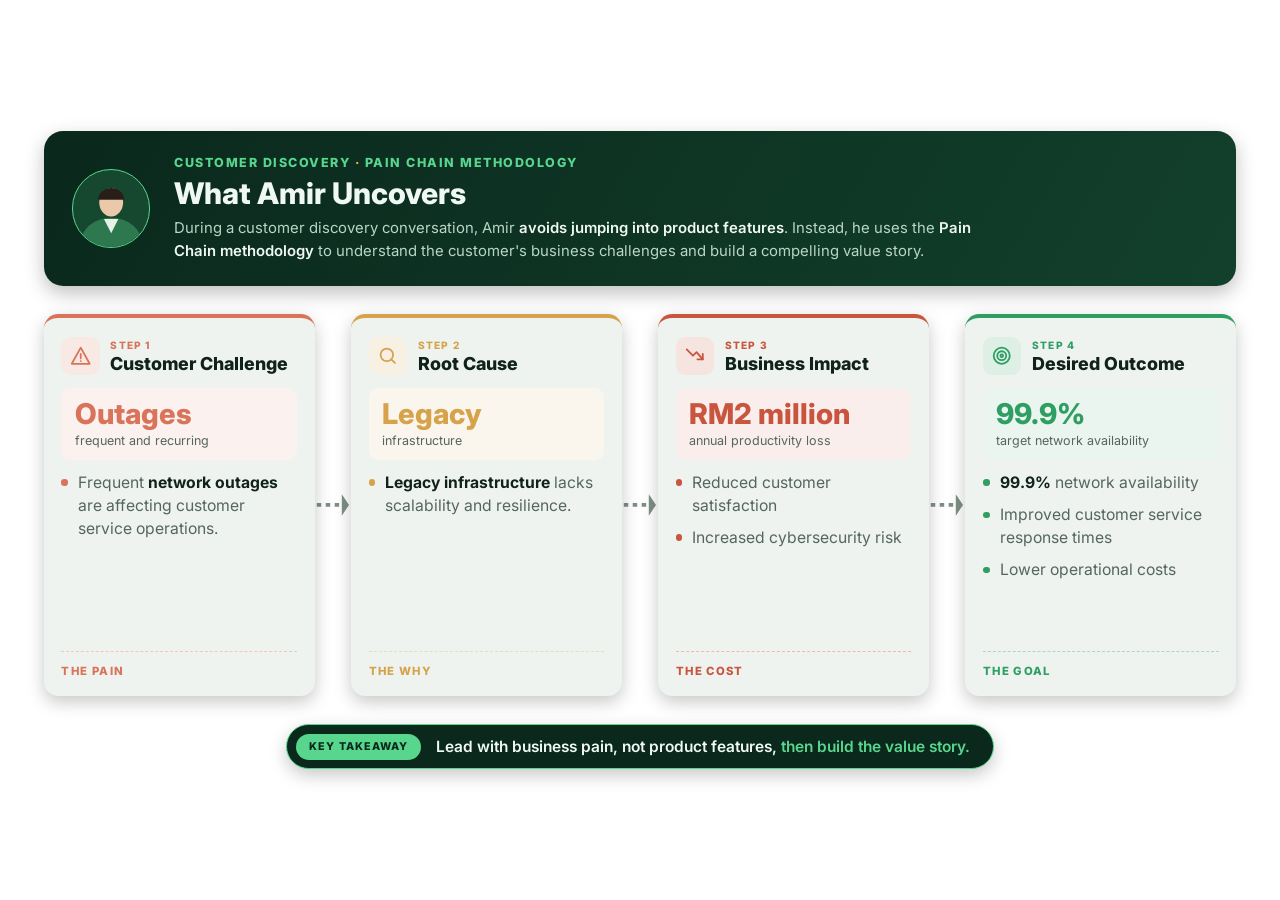
==== pain_chain.html @ af20b530 "Add animated Pain Chain discovery HTML (16:9, transparent background) Co-Authored-By: Claude Opus 5." ====
<!doctype html>
<html lang="en">
<head>
<meta charset="utf-8">
<meta name="viewport" content="width=device-width, initial-scale=1">
<title>Pain Chain Discovery</title>
<link rel="preconnect" href="https://fonts.googleapis.com">
<link rel="preconnect" href="https://fonts.gstatic.com" crossorigin>
<link href="https://fonts.googleapis.com/css2?family=Inter:wght@400;500;600;700;800&display=swap" rel="stylesheet">
<style>
  :root {
    --panel: #0a281c;
    --panel-2: #12402c;
    --green: #58d68d;
    --gold: #d6b25c;
    --card: #eef3ef;
    --ink: #10221a;
    --muted: #55665e;
    --s1: #d9735a;  /* challenge */
    --s2: #d6a24a;  /* root cause */
    --s3: #c9553f;  /* impact */
    --s4: #2f9e63;  /* outcome */
  }
  html, body { margin: 0; padding: 0; background: transparent; }
  body {
    min-height: 100vh; display: flex; align-items: center; justify-content: center;
    font-family: "Inter", system-ui, -apple-system, "Segoe UI", sans-serif;
  }
  /* 16:9 stage; every size below is relative to its width (cqw) */
  .stage {
    width: min(100vw, calc(100vh * 16 / 9));
    aspect-ratio: 16 / 9;
    container-type: inline-size;
    box-sizing: border-box;
    padding: 3.2cqw 3.4cqw;
    display: grid;
    grid-template-rows: auto 1fr auto;
    gap: 2.2cqw;
  }

  /* ---------- header panel ---------- */
  .intro {
    background: linear-gradient(120deg, var(--panel), var(--panel-2));
    border-radius: 1.6cqw;
    padding: 2cqw 2.4cqw;
    display: grid; grid-template-columns: auto 1fr; gap: 2cqw; align-items: center;
    box-shadow: 0 .6cqw 1.6cqw rgba(0,0,0,.25);
  }
  .avatar {
    width: 6.4cqw; height: 6.4cqw; border-radius: 50%;
    border: .16cqw solid var(--green); background: #164830; overflow: hidden;
  }
  .avatar svg { width: 100%; height: 100%; display: block; }
  .eyebrow {
    font-size: 1.05cqw; font-weight: 800; letter-spacing: .12em; color: var(--green);
    margin: 0 0 .5cqw;
  }
  .eyebrow span { color: var(--gold); }
  h1 { margin: 0 0 .6cqw; font-size: 2.5cqw; line-height: 1.15; font-weight: 800; color: #f0f8f3; }
  .lede { margin: 0; font-size: 1.25cqw; line-height: 1.5; color: #b9d6c6; max-width: 70cqw; }
  .lede b { color: #f0f8f3; font-weight: 600; }

  /* ---------- chain ---------- */
  .chain {
    display: grid;
    grid-template-columns: 1fr 3cqw 1fr 3cqw 1fr 3cqw 1fr;
    align-items: stretch;
  }
  .card {
    position: relative;
    background: var(--card);
    border-radius: 1.2cqw;
    padding: 1.6cqw 1.5cqw 1.5cqw;
    box-shadow: 0 .5cqw 1.4cqw rgba(0,0,0,.22);
    border-top: .4cqw solid var(--c);
    display: flex; flex-direction: column;
  }
  .head { display: flex; align-items: center; gap: .9cqw; margin-bottom: 1.1cqw; }
  .icon {
    flex: none; width: 3.2cqw; height: 3.2cqw; border-radius: .8cqw;
    background: color-mix(in srgb, var(--c) 16%, white);
    display: grid; place-items: center;
  }
  .icon svg { width: 1.8cqw; height: 1.8cqw; stroke: var(--c); fill: none; stroke-width: 2;
              stroke-linecap: round; stroke-linejoin: round; }
  .step { font-size: .85cqw; font-weight: 800; letter-spacing: .12em; color: var(--c); }
  h2 { margin: .15cqw 0 0; font-size: 1.5cqw; font-weight: 800; color: var(--ink); }
  ul { margin: 0; padding: 0; list-style: none; display: grid; gap: .8cqw; }
  li {
    position: relative; padding-left: 1.4cqw;
    font-size: 1.32cqw; line-height: 1.45; color: var(--muted);
  }
  li::before {
    content: ""; position: absolute; left: 0; top: .62cqw;
    width: .55cqw; height: .55cqw; border-radius: 50%; background: var(--c);
  }
  li strong { color: var(--ink); font-weight: 700; }
  .stat {
    margin: 0 0 1cqw; padding: 1cqw 1.1cqw; border-radius: .8cqw;
    background: color-mix(in srgb, var(--c) 10%, white);
  }
  .stat .num { font-size: 2.4cqw; font-weight: 800; color: var(--c); line-height: 1; }
  .stat .cap { font-size: 1.05cqw; color: var(--muted); margin-top: .35cqw; }

  .foot {
    margin-top: auto; padding-top: 1cqw; border-top: .1cqw dashed color-mix(in srgb, var(--c) 40%, white);
    font-size: .95cqw; font-weight: 800; letter-spacing: .12em; color: var(--c);
  }
  .link { display: grid; place-items: center; }
  .link svg { width: 100%; height: 3cqw; overflow: visible; }
  .link .line { stroke: #7d8f86; stroke-width: 2; stroke-dasharray: 5 5; fill: none; }
  .link .head-arrow { fill: #7d8f86; }

  /* ---------- footer ---------- */
  .takeaway {
    justify-self: center;
    display: inline-flex; align-items: center; gap: 1.2cqw;
    background: var(--panel); border: .12cqw solid var(--green);
    border-radius: 99px; padding: .7cqw .8cqw .7cqw .8cqw;
    box-shadow: 0 .5cqw 1.4cqw rgba(0,0,0,.22);
  }
  .tag {
    background: var(--green); color: var(--panel); font-weight: 800; font-size: .9cqw;
    letter-spacing: .1em; padding: .55cqw 1.1cqw; border-radius: 99px;
  }
  .takeaway p { margin: 0 1.2cqw 0 0; color: #f0f8f3; font-size: 1.3cqw; font-weight: 600; }
  .takeaway p span { color: var(--green); }

  /* ---------- animation (plays once) ---------- */
  .anim { opacity: 0; animation: up .7s cubic-bezier(.2,.8,.2,1) forwards; animation-delay: var(--d, 0s); }
  @keyframes up { from { opacity: 0; transform: translateY(1.6cqw); } to { opacity: 1; transform: none; } }
  .link .line { stroke-dashoffset: 60; opacity: 0; animation: drawLine .6s ease-out forwards; animation-delay: var(--d); }
  .link .head-arrow { opacity: 0; animation: pop .3s ease-out forwards; animation-delay: calc(var(--d) + .4s); }
  @keyframes drawLine { from { opacity: 1; stroke-dashoffset: 60; } to { opacity: 1; stroke-dashoffset: 0; } }
  @keyframes pop { to { opacity: 1; } }
  .card:nth-of-type(3) .stat .num { display: inline-block; animation: pulse .9s ease-in-out 1; animation-delay: 2.6s; }
  @keyframes pulse { 50% { transform: scale(1.08); } }

  @media (prefers-reduced-motion: reduce) {
    *, *::before, *::after { animation: none !important; opacity: 1 !important; }
  }
</style>
</head>
<body>
<main class="stage">

  <section class="intro anim" style="--d:0s">
    <div class="avatar" aria-hidden="true">
      <svg viewBox="0 0 64 64">
        <ellipse cx="32" cy="62" rx="26" ry="22" fill="#2e7850"/>
        <path d="M26 41h12l-6 12z" fill="#e8f0ea"/>
        <ellipse cx="32" cy="27" rx="10" ry="12" fill="#ecc8aa"/>
        <path d="M21 25a11 10 0 0 1 22 0z" fill="#281e18"/>
      </svg>
    </div>
    <div>
      <p class="eyebrow">CUSTOMER DISCOVERY <span>·</span> PAIN CHAIN METHODOLOGY</p>
      <h1>What Amir Uncovers</h1>
      <p class="lede">During a customer discovery conversation, Amir <b>avoids jumping into product features</b>. Instead, he uses the <b>Pain Chain methodology</b> to understand the customer's business challenges and build a compelling value story.</p>
    </div>
  </section>

  <section class="chain" aria-label="Pain Chain">
    <article class="card anim" style="--c:var(--s1); --d:.5s">
      <div class="head">
        <div class="icon"><svg viewBox="0 0 24 24"><path d="M12 3 2 21h20z"/><path d="M12 10v5M12 18h.01"/></svg></div>
        <div><div class="step">STEP 1</div><h2>Customer Challenge</h2></div>
      </div>
      <div class="stat"><div class="num">Outages</div><div class="cap">frequent and recurring</div></div>
      <ul>
        <li>Frequent <strong>network outages</strong> are affecting customer service operations.</li>
      </ul>
      <div class="foot">THE PAIN</div>
    </article>

    <div class="link" aria-hidden="true" style="--d:.9s">
      <svg viewBox="0 0 40 20" preserveAspectRatio="none"><path class="line" d="M2 10H32"/><path class="head-arrow" d="M30 4l8 6-8 6z"/></svg>
    </div>

    <article class="card anim" style="--c:var(--s2); --d:1.1s">
      <div class="head">
        <div class="icon"><svg viewBox="0 0 24 24"><circle cx="11" cy="11" r="7"/><path d="m20 20-4-4"/></svg></div>
        <div><div class="step">STEP 2</div><h2>Root Cause</h2></div>
      </div>
      <div class="stat"><div class="num">Legacy</div><div class="cap">infrastructure</div></div>
      <ul>
        <li><strong>Legacy infrastructure</strong> lacks scalability and resilience.</li>
      </ul>
      <div class="foot">THE WHY</div>
    </article>

    <div class="link" aria-hidden="true" style="--d:1.5s">
      <svg viewBox="0 0 40 20" preserveAspectRatio="none"><path class="line" d="M2 10H32"/><path class="head-arrow" d="M30 4l8 6-8 6z"/></svg>
    </div>

    <article class="card anim" style="--c:var(--s3); --d:1.7s">
      <div class="head">
        <div class="icon"><svg viewBox="0 0 24 24"><path d="M3 5l7 7 4-4 7 8"/><path d="M15 16h6v-6"/></svg></div>
        <div><div class="step">STEP 3</div><h2>Business Impact</h2></div>
      </div>
      <div class="stat">
        <div class="num">RM2 million</div>
        <div class="cap">annual productivity loss</div>
      </div>
      <ul>
        <li>Reduced customer satisfaction</li>
        <li>Increased cybersecurity risk</li>
      </ul>
      <div class="foot">THE COST</div>
    </article>

    <div class="link" aria-hidden="true" style="--d:2.1s">
      <svg viewBox="0 0 40 20" preserveAspectRatio="none"><path class="line" d="M2 10H32"/><path class="head-arrow" d="M30 4l8 6-8 6z"/></svg>
    </div>

    <article class="card anim" style="--c:var(--s4); --d:2.3s">
      <div class="head">
        <div class="icon"><svg viewBox="0 0 24 24"><circle cx="12" cy="12" r="9"/><circle cx="12" cy="12" r="5"/><circle cx="12" cy="12" r="1.5"/></svg></div>
        <div><div class="step">STEP 4</div><h2>Desired Outcome</h2></div>
      </div>
      <div class="stat"><div class="num">99.9%</div><div class="cap">target network availability</div></div>
      <ul>
        <li><strong>99.9%</strong> network availability</li>
        <li>Improved customer service response times</li>
        <li>Lower operational costs</li>
      </ul>
      <div class="foot">THE GOAL</div>
    </article>
  </section>

  <footer class="takeaway anim" style="--d:3s">
    <span class="tag">KEY TAKEAWAY</span>
    <p>Lead with business pain, not product features, <span>then build the value story.</span></p>
  </footer>

</main>
</body>
</html>
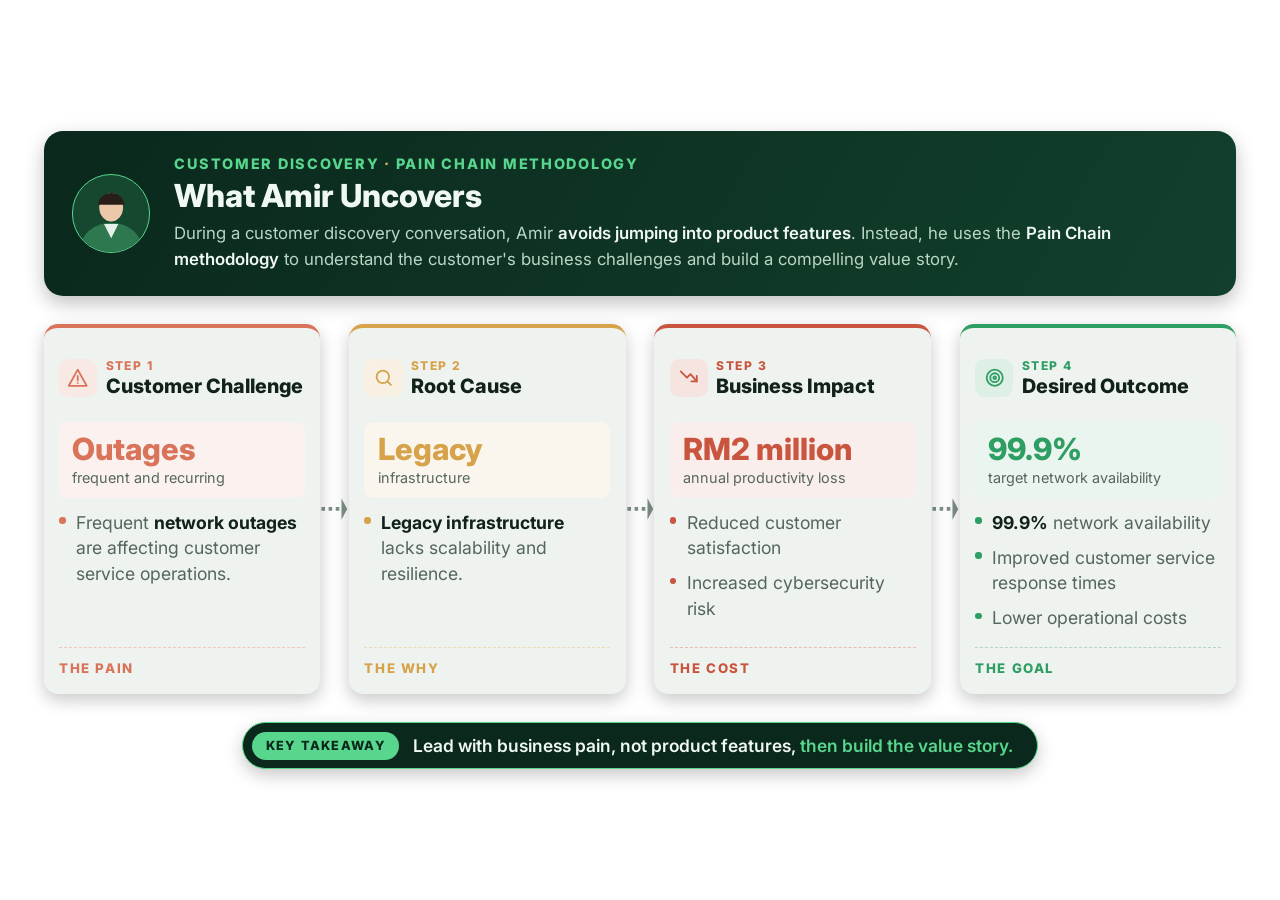
==== commit a26f2324: "Increase Pain Chain font sizes and tighten card spacing Co-Authored-By: Claude Opus 5.5 <noreply@ant" ====
--- a/pain_chain.html
+++ b/pain_chain.html
@@ -52,30 +52,30 @@
   }
   .avatar svg { width: 100%; height: 100%; display: block; }
   .eyebrow {
-    font-size: 1.05cqw; font-weight: 800; letter-spacing: .12em; color: var(--green);
+    font-size: 1.21cqw; font-weight: 800; letter-spacing: .12em; color: var(--green);
     margin: 0 0 .5cqw;
   }
   .eyebrow span { color: var(--gold); }
-  h1 { margin: 0 0 .6cqw; font-size: 2.5cqw; line-height: 1.15; font-weight: 800; color: #f0f8f3; }
-  .lede { margin: 0; font-size: 1.25cqw; line-height: 1.5; color: #b9d6c6; max-width: 70cqw; }
+  h1 { margin: 0 0 .6cqw; font-size: 2.66cqw; line-height: 1.15; font-weight: 800; color: #f0f8f3; }
+  .lede { margin: 0; font-size: 1.41cqw; line-height: 1.5; color: #b9d6c6; max-width: 80cqw; }
   .lede b { color: #f0f8f3; font-weight: 600; }
 
   /* ---------- chain ---------- */
   .chain {
     display: grid;
-    grid-template-columns: 1fr 3cqw 1fr 3cqw 1fr 3cqw 1fr;
+    grid-template-columns: 1fr 2.4cqw 1fr 2.4cqw 1fr 2.4cqw 1fr;
     align-items: stretch;
   }
   .card {
     position: relative;
     background: var(--card);
     border-radius: 1.2cqw;
-    padding: 1.6cqw 1.5cqw 1.5cqw;
+    padding: 1.6cqw 1.3cqw 1.5cqw;
     box-shadow: 0 .5cqw 1.4cqw rgba(0,0,0,.22);
     border-top: .4cqw solid var(--c);
     display: flex; flex-direction: column;
   }
-  .head { display: flex; align-items: center; gap: .9cqw; margin-bottom: 1.1cqw; }
+  .head { display: flex; align-items: center; gap: .7cqw; margin-bottom: 1.1cqw; min-height: 5.2cqw; }
   .icon {
     flex: none; width: 3.2cqw; height: 3.2cqw; border-radius: .8cqw;
     background: color-mix(in srgb, var(--c) 16%, white);
@@ -83,12 +83,12 @@
   }
   .icon svg { width: 1.8cqw; height: 1.8cqw; stroke: var(--c); fill: none; stroke-width: 2;
               stroke-linecap: round; stroke-linejoin: round; }
-  .step { font-size: .85cqw; font-weight: 800; letter-spacing: .12em; color: var(--c); }
-  h2 { margin: .15cqw 0 0; font-size: 1.5cqw; font-weight: 800; color: var(--ink); }
+  .step { font-size: 1.01cqw; font-weight: 800; letter-spacing: .12em; color: var(--c); }
+  h2 { margin: .15cqw 0 0; font-size: 1.66cqw; font-weight: 800; color: var(--ink); }
   ul { margin: 0; padding: 0; list-style: none; display: grid; gap: .8cqw; }
   li {
     position: relative; padding-left: 1.4cqw;
-    font-size: 1.32cqw; line-height: 1.45; color: var(--muted);
+    font-size: 1.48cqw; line-height: 1.45; color: var(--muted);
   }
   li::before {
     content: ""; position: absolute; left: 0; top: .62cqw;
@@ -99,12 +99,12 @@
     margin: 0 0 1cqw; padding: 1cqw 1.1cqw; border-radius: .8cqw;
     background: color-mix(in srgb, var(--c) 10%, white);
   }
-  .stat .num { font-size: 2.4cqw; font-weight: 800; color: var(--c); line-height: 1; }
-  .stat .cap { font-size: 1.05cqw; color: var(--muted); margin-top: .35cqw; }
+  .stat .num { font-size: 2.56cqw; font-weight: 800; color: var(--c); line-height: 1; }
+  .stat .cap { font-size: 1.21cqw; color: var(--muted); margin-top: .35cqw; }
 
   .foot {
     margin-top: auto; padding-top: 1cqw; border-top: .1cqw dashed color-mix(in srgb, var(--c) 40%, white);
-    font-size: .95cqw; font-weight: 800; letter-spacing: .12em; color: var(--c);
+    font-size: 1.11cqw; font-weight: 800; letter-spacing: .12em; color: var(--c);
   }
   .link { display: grid; place-items: center; }
   .link svg { width: 100%; height: 3cqw; overflow: visible; }
@@ -120,10 +120,10 @@
     box-shadow: 0 .5cqw 1.4cqw rgba(0,0,0,.22);
   }
   .tag {
-    background: var(--green); color: var(--panel); font-weight: 800; font-size: .9cqw;
+    background: var(--green); color: var(--panel); font-weight: 800; font-size: 1.06cqw;
     letter-spacing: .1em; padding: .55cqw 1.1cqw; border-radius: 99px;
   }
-  .takeaway p { margin: 0 1.2cqw 0 0; color: #f0f8f3; font-size: 1.3cqw; font-weight: 600; }
+  .takeaway p { margin: 0 1.2cqw 0 0; color: #f0f8f3; font-size: 1.46cqw; font-weight: 600; }
   .takeaway p span { color: var(--green); }
 
   /* ---------- animation (plays once) ---------- */
